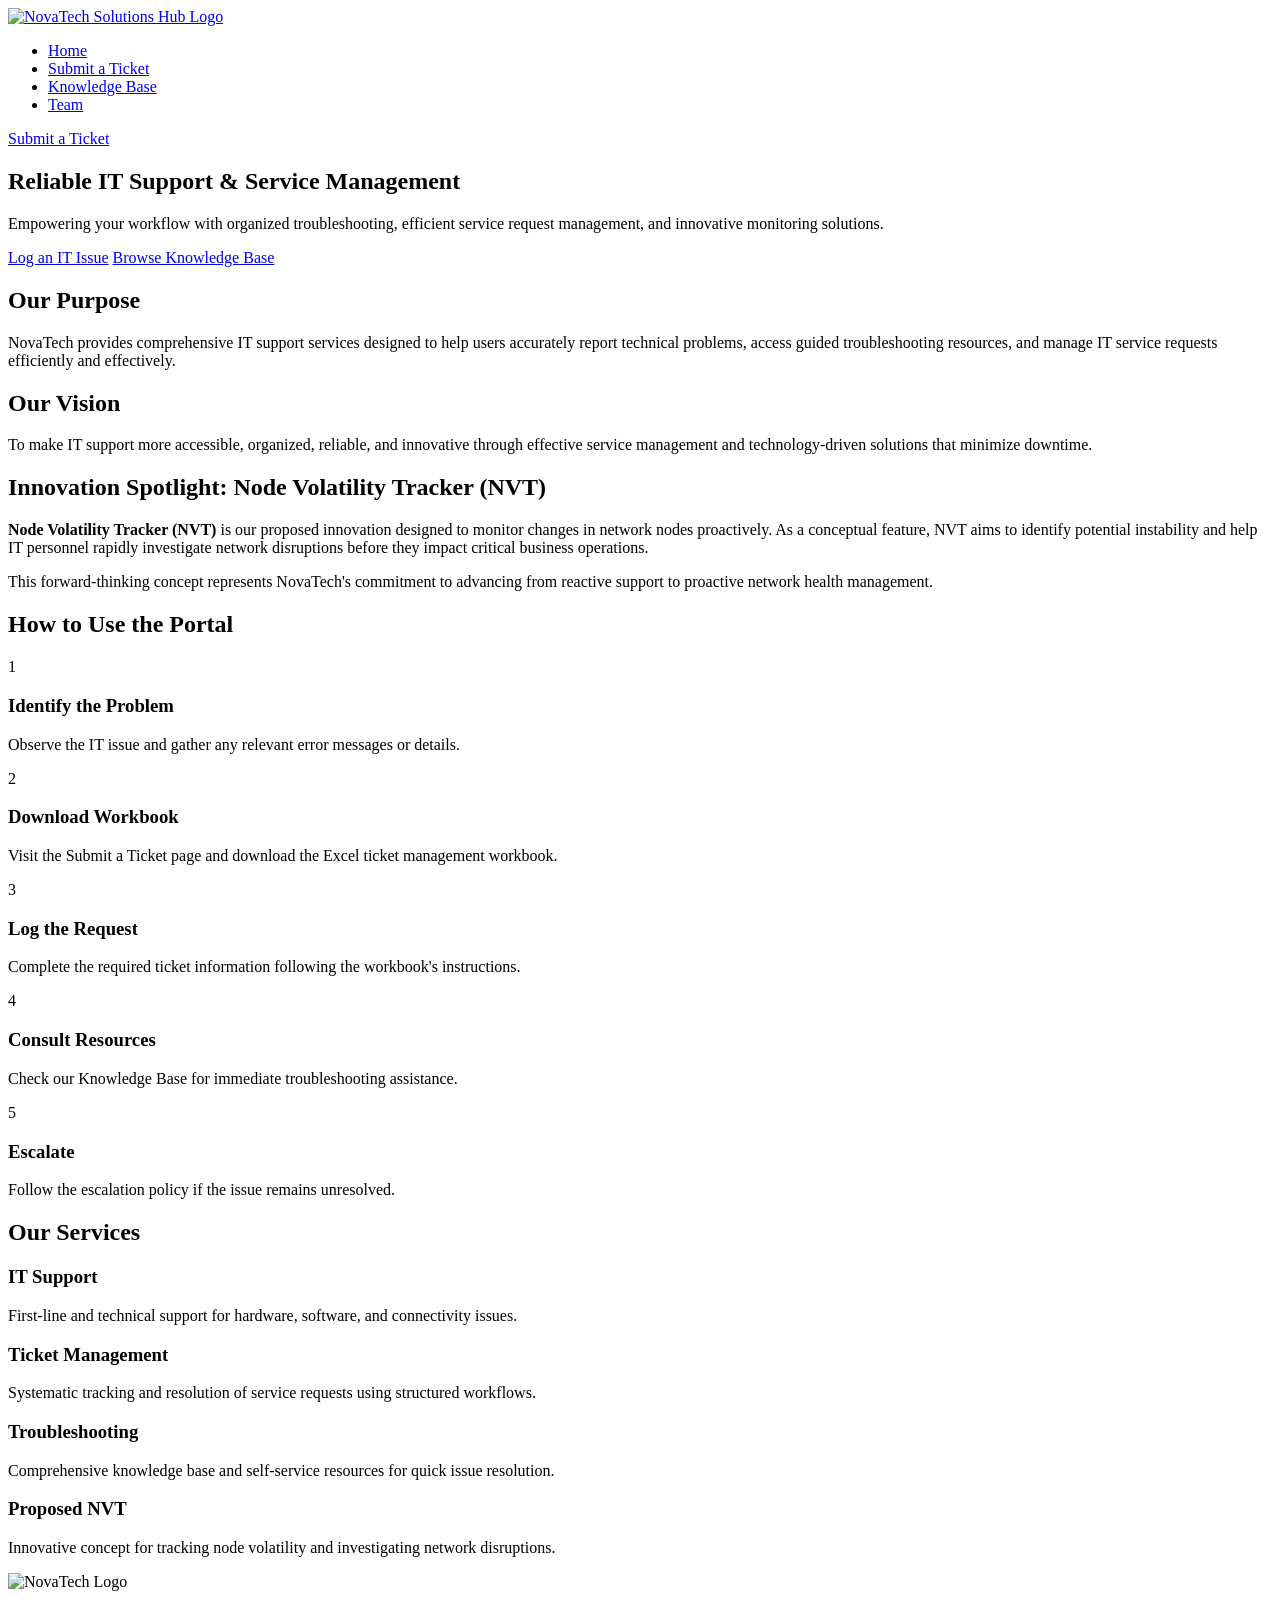
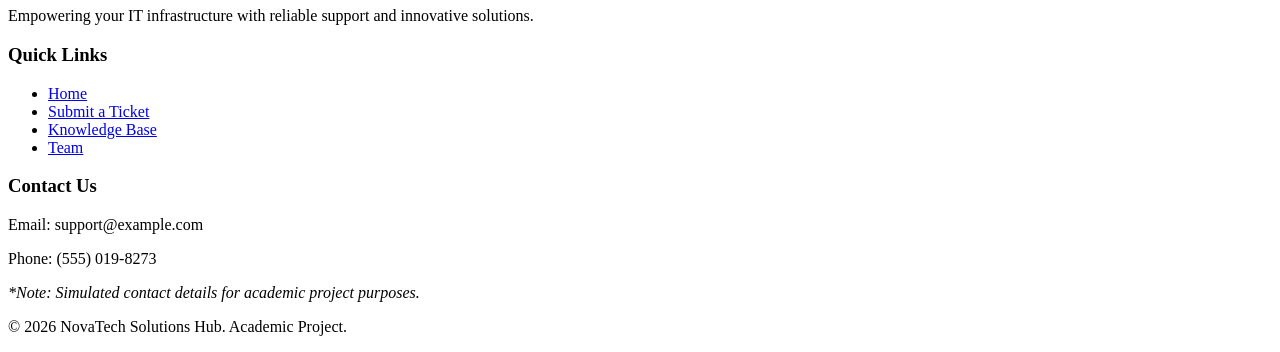
==== index.html @ 7dd94c14 "Create index.html" ====
<!DOCTYPE html>
<html lang="en">
<head>
    <meta charset="UTF-8">
    <meta name="viewport" content="width=device-width, initial-scale=1.0">
    <title>NovaTech Solutions Hub | Home</title>
    <link rel="stylesheet" href="style.css">
</head>
<body>
    <!-- Header & Navigation -->
    <header>
        <div class="container header-container">
            <div class="logo">
                <a href="index.html">
                    <img src="images/novatech-logo.png" alt="NovaTech Solutions Hub Logo">
                </a>
            </div>
            <nav>
                <ul class="nav-links">
                    <li><a href="index.html" class="active">Home</a></li>
                    <li><a href="submit-ticket.html">Submit a Ticket</a></li>
                    <li><a href="knowledge-base.html">Knowledge Base</a></li>
                    <li><a href="team.html">Team</a></li>
                </ul>
            </nav>
            <div class="header-cta">
                <a href="submit-ticket.html" class="btn btn-primary">Submit a Ticket</a>
            </div>
        </div>
    </header>

    <!-- Hero Section -->
    <section class="hero">
        <div class="container hero-content">
            <h1>Reliable IT Support & Service Management</h1>
            <p>Empowering your workflow with organized troubleshooting, efficient service request management, and innovative monitoring solutions.</p>
            <div class="hero-buttons">
                <a href="submit-ticket.html" class="btn btn-primary">Log an IT Issue</a>
                <a href="knowledge-base.html" class="btn btn-secondary">Browse Knowledge Base</a>
            </div>
        </div>
    </section>

    <!-- About Section -->
    <section class="about section-padding">
        <div class="container">
            <div class="about-grid">
                <div class="about-card">
                    <h2>Our Purpose</h2>
                    <p>NovaTech provides comprehensive IT support services designed to help users accurately report technical problems, access guided troubleshooting resources, and manage IT service requests efficiently and effectively.</p>
                </div>
                <div class="about-card">
                    <h2>Our Vision</h2>
                    <p>To make IT support more accessible, organized, reliable, and innovative through effective service management and technology-driven solutions that minimize downtime.</p>
                </div>
            </div>
        </div>
    </section>

    <!-- NVT Innovation Section -->
    <section class="innovation section-padding bg-light">
        <div class="container">
            <div class="text-center section-title">
                <h2>Innovation Spotlight: Node Volatility Tracker (NVT)</h2>
                <div class="divider"></div>
            </div>
            <div class="innovation-content">
                <p><strong>Node Volatility Tracker (NVT)</strong> is our proposed innovation designed to monitor changes in network nodes proactively. As a conceptual feature, NVT aims to identify potential instability and help IT personnel rapidly investigate network disruptions before they impact critical business operations.</p>
                <p>This forward-thinking concept represents NovaTech's commitment to advancing from reactive support to proactive network health management.</p>
            </div>
        </div>
    </section>

    <!-- How to Use the Portal Section -->
    <section class="how-to-use section-padding">
        <div class="container">
            <div class="text-center section-title">
                <h2>How to Use the Portal</h2>
                <div class="divider"></div>
            </div>
            <div class="steps-grid">
                <div class="step-card">
                    <div class="step-number">1</div>
                    <h3>Identify the Problem</h3>
                    <p>Observe the IT issue and gather any relevant error messages or details.</p>
                </div>
                <div class="step-card">
                    <div class="step-number">2</div>
                    <h3>Download Workbook</h3>
                    <p>Visit the Submit a Ticket page and download the Excel ticket management workbook.</p>
                </div>
                <div class="step-card">
                    <div class="step-number">3</div>
                    <h3>Log the Request</h3>
                    <p>Complete the required ticket information following the workbook's instructions.</p>
                </div>
                <div class="step-card">
                    <div class="step-number">4</div>
                    <h3>Consult Resources</h3>
                    <p>Check our Knowledge Base for immediate troubleshooting assistance.</p>
                </div>
                <div class="step-card">
                    <div class="step-number">5</div>
                    <h3>Escalate</h3>
                    <p>Follow the escalation policy if the issue remains unresolved.</p>
                </div>
            </div>
        </div>
    </section>

    <!-- Services Section -->
    <section class="services section-padding bg-light">
        <div class="container">
            <div class="text-center section-title">
                <h2>Our Services</h2>
                <div class="divider"></div>
            </div>
            <div class="services-grid">
                <div class="service-card">
                    <h3>IT Support</h3>
                    <p>First-line and technical support for hardware, software, and connectivity issues.</p>
                </div>
                <div class="service-card">
                    <h3>Ticket Management</h3>
                    <p>Systematic tracking and resolution of service requests using structured workflows.</p>
                </div>
                <div class="service-card">
                    <h3>Troubleshooting</h3>
                    <p>Comprehensive knowledge base and self-service resources for quick issue resolution.</p>
                </div>
                <div class="service-card">
                    <h3>Proposed NVT</h3>
                    <p>Innovative concept for tracking node volatility and investigating network disruptions.</p>
                </div>
            </div>
        </div>
    </section>

    <!-- Footer -->
    <footer>
        <div class="container footer-container">
            <div class="footer-info">
                <img src="images/novatech-logo.png" alt="NovaTech Logo" class="footer-logo">
                <p>Empowering your IT infrastructure with reliable support and innovative solutions.</p>
            </div>
            <div class="footer-links">
                <h3>Quick Links</h3>
                <ul>
                    <li><a href="index.html">Home</a></li>
                    <li><a href="submit-ticket.html">Submit a Ticket</a></li>
                    <li><a href="knowledge-base.html">Knowledge Base</a></li>
                    <li><a href="team.html">Team</a></li>
                </ul>
            </div>
            <div class="footer-contact">
                <h3>Contact Us</h3>
                <p>Email: support@example.com</p>
                <p>Phone: (555) 019-8273</p>
                <p><em>*Note: Simulated contact details for academic project purposes.</em></p>
            </div>
        </div>
        <div class="footer-bottom">
            <p>&copy; 2026 NovaTech Solutions Hub. Academic Project.</p>
        </div>
    </footer>
</body>
  </html>
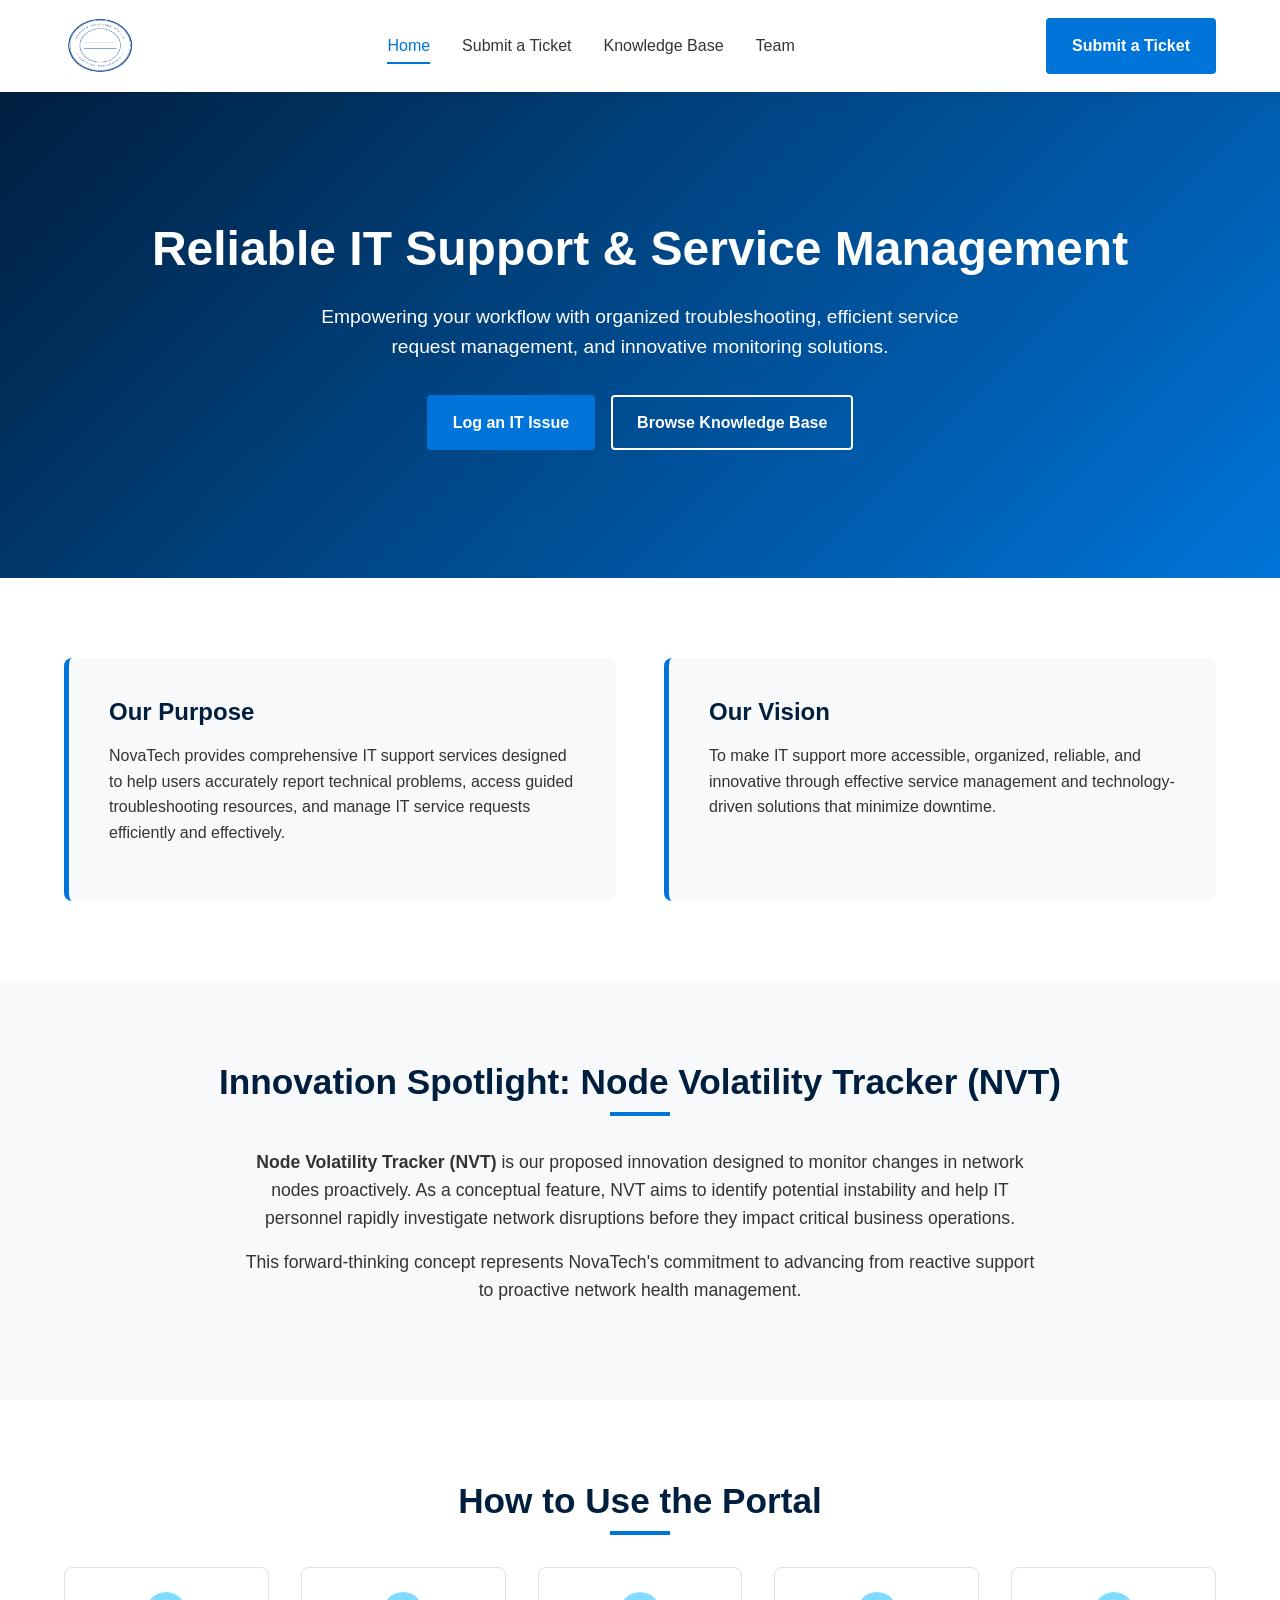
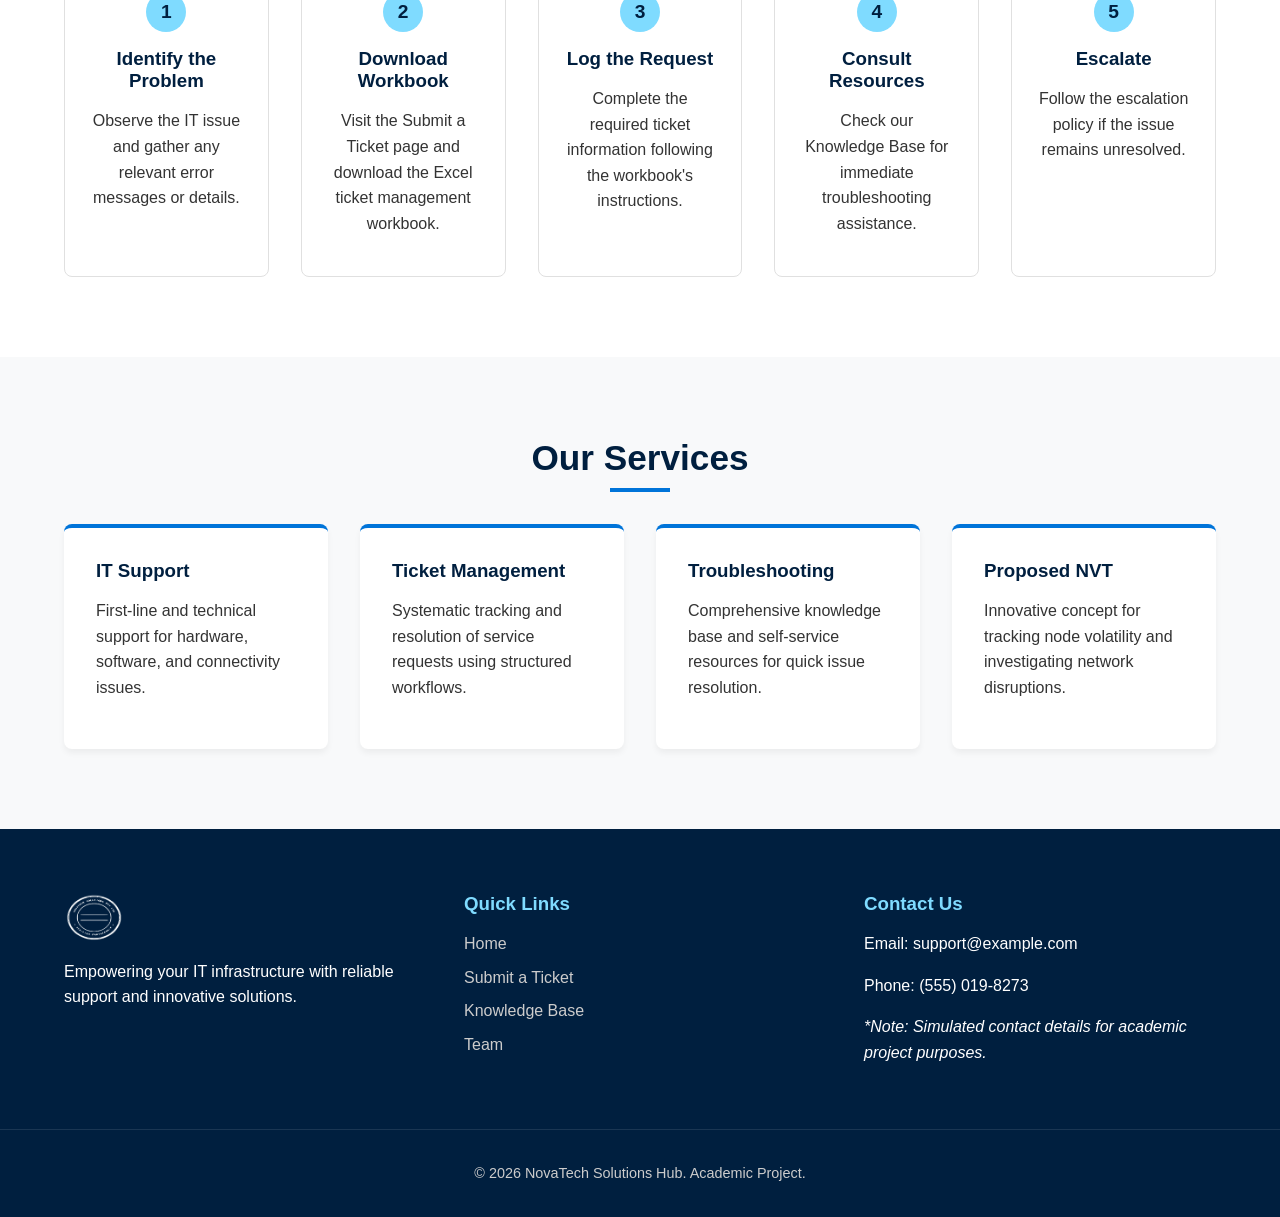
==== commit f9d1cd04: "Update index.html" ====
--- a/index.html
+++ b/index.html
@@ -165,4 +165,5 @@
     </footer>
 </body>
   </html>
-  
+
+
--- a/style.css
+++ b/style.css
@@ -0,0 +1,594 @@
+/*=========================================
+  CSS RESET & VARIABLES
+=========================================*/
+:root {
+    --primary-color: #001f3f; /* Navy */
+    --secondary-color: #0074D9; /* Medium Blue */
+    --accent-color: #7FDBFF; /* Light Blue */
+    --bg-light: #F8F9FA;
+    --bg-white: #FFFFFF;
+    --text-dark: #333333;
+    --text-muted: #666666;
+    --border-color: #E0E0E0;
+    --shadow: 0 4px 6px rgba(0, 0, 0, 0.05);
+    --transition: all 0.3s ease;
+}
+
+* {
+    margin: 0;
+    padding: 0;
+    box-sizing: border-box;
+}
+
+body {
+    font-family: 'Segoe UI', Tahoma, Geneva, Verdana, sans-serif;
+    line-height: 1.6;
+    color: var(--text-dark);
+    background-color: var(--bg-white);
+}
+
+a {
+    text-decoration: none;
+    color: var(--secondary-color);
+    transition: var(--transition);
+}
+
+a:hover {
+    color: var(--primary-color);
+}
+
+img {
+    max-width: 100%;
+    height: auto;
+    display: block;
+}
+
+ul {
+    list-style: none;
+}
+
+.container {
+    width: 90%;
+    max-width: 1200px;
+    margin: 0 auto;
+}
+
+/*=========================================
+  TYPOGRAPHY & UTILITIES
+=========================================*/
+h1, h2, h3, h4 {
+    color: var(--primary-color);
+    margin-bottom: 1rem;
+    line-height: 1.2;
+}
+
+p {
+    margin-bottom: 1rem;
+}
+
+.text-center { text-align: center; }
+.mt-1 { margin-top: 1rem; }
+.mt-2 { margin-top: 2rem; }
+.mt-3 { margin-top: 3rem; }
+.mt-4 { margin-top: 4rem; }
+.mb-2 { margin-bottom: 2rem; }
+.bg-light { background-color: var(--bg-light); }
+.small-text { font-size: 0.85rem; color: var(--text-muted); }
+
+.section-padding {
+    padding: 5rem 0;
+}
+
+.section-title h2 {
+    font-size: 2.2rem;
+    margin-bottom: 0.5rem;
+}
+
+.divider {
+    height: 4px;
+    width: 60px;
+    background-color: var(--secondary-color);
+    margin: 0 auto 2rem auto;
+}
+
+/*=========================================
+  BUTTONS
+=========================================*/
+.btn {
+    display: inline-block;
+    padding: 0.8rem 1.5rem;
+    border-radius: 4px;
+    font-weight: 600;
+    text-align: center;
+    cursor: pointer;
+    border: 2px solid transparent;
+}
+
+.btn-primary {
+    background-color: var(--secondary-color);
+    color: #fff;
+}
+
+.btn-primary:hover {
+    background-color: var(--primary-color);
+    color: #fff;
+}
+
+.btn-secondary {
+    background-color: transparent;
+    color: var(--secondary-color);
+    border-color: var(--secondary-color);
+}
+
+.btn-secondary:hover {
+    background-color: var(--secondary-color);
+    color: #fff;
+}
+
+.btn-large {
+    padding: 1rem 2rem;
+    font-size: 1.1rem;
+}
+
+/*=========================================
+  HEADER & NAVIGATION
+=========================================*/
+header {
+    background-color: var(--bg-white);
+    box-shadow: var(--shadow);
+    position: sticky;
+    top: 0;
+    z-index: 1000;
+}
+
+.header-container {
+    display: flex;
+    justify-content: space-between;
+    align-items: center;
+    padding: 1rem 0;
+    flex-wrap: wrap; /* Allows stacking on mobile */
+}
+
+.logo img {
+    height: 60px; /* Preserve proportion */
+}
+
+nav .nav-links {
+    display: flex;
+    gap: 2rem;
+}
+
+nav .nav-links a {
+    color: var(--text-dark);
+    font-weight: 500;
+    padding: 0.5rem 0;
+}
+
+nav .nav-links a:hover, nav .nav-links a.active {
+    color: var(--secondary-color);
+    border-bottom: 2px solid var(--secondary-color);
+}
+
+/*=========================================
+  HERO & PAGE HEADERS
+=========================================*/
+.hero {
+    background: linear-gradient(135deg, var(--primary-color) 0%, var(--secondary-color) 100%);
+    color: #fff;
+    padding: 8rem 0;
+    text-align: center;
+}
+
+.hero h1 {
+    color: #fff;
+    font-size: 3rem;
+    margin-bottom: 1.5rem;
+}
+
+.hero p {
+    font-size: 1.2rem;
+    max-width: 700px;
+    margin: 0 auto 2rem auto;
+}
+
+.hero-buttons {
+    display: flex;
+    gap: 1rem;
+    justify-content: center;
+}
+
+.hero-buttons .btn-secondary {
+    color: #fff;
+    border-color: #fff;
+}
+
+.hero-buttons .btn-secondary:hover {
+    background-color: #fff;
+    color: var(--primary-color);
+}
+
+.page-header {
+    background-color: var(--primary-color);
+    color: #fff;
+    padding: 4rem 0;
+    text-align: center;
+}
+
+.page-header h1 {
+    color: #fff;
+    margin-bottom: 0.5rem;
+}
+
+/*=========================================
+  HOME PAGE SPECIFICS
+=========================================*/
+.about-grid {
+    display: grid;
+    grid-template-columns: 1fr 1fr;
+    gap: 3rem;
+}
+
+.about-card {
+    background: var(--bg-light);
+    padding: 2.5rem;
+    border-radius: 8px;
+    border-left: 5px solid var(--secondary-color);
+}
+
+.innovation-content {
+    max-width: 800px;
+    margin: 0 auto;
+    font-size: 1.1rem;
+    text-align: center;
+}
+
+.steps-grid {
+    display: grid;
+    grid-template-columns: repeat(auto-fit, minmax(200px, 1fr));
+    gap: 2rem;
+}
+
+.step-card {
+    text-align: center;
+    padding: 1.5rem;
+    border: 1px solid var(--border-color);
+    border-radius: 8px;
+    background: var(--bg-white);
+    transition: var(--transition);
+}
+
+.step-card:hover {
+    transform: translateY(-5px);
+    box-shadow: var(--shadow);
+}
+
+.step-number {
+    background-color: var(--accent-color);
+    color: var(--primary-color);
+    width: 40px;
+    height: 40px;
+    line-height: 40px;
+    border-radius: 50%;
+    font-size: 1.2rem;
+    font-weight: bold;
+    margin: 0 auto 1rem auto;
+}
+
+.services-grid {
+    display: grid;
+    grid-template-columns: repeat(auto-fit, minmax(250px, 1fr));
+    gap: 2rem;
+}
+
+.service-card {
+    background: var(--bg-white);
+    padding: 2rem;
+    border-radius: 8px;
+    box-shadow: var(--shadow);
+    border-top: 4px solid var(--secondary-color);
+}
+
+/*=========================================
+  SUBMIT TICKET SPECIFICS
+=========================================*/
+.card {
+    background: var(--bg-white);
+    padding: 2rem;
+    border-radius: 8px;
+    box-shadow: var(--shadow);
+    border: 1px solid var(--border-color);
+}
+
+.ticket-content-grid {
+    display: grid;
+    grid-template-columns: 1fr 1fr;
+    gap: 2rem;
+}
+
+.styled-list {
+    margin-left: 1.5rem;
+    list-style-type: square;
+}
+
+.styled-list li {
+    margin-bottom: 0.8rem;
+}
+
+.styled-table {
+    width: 100%;
+    border-collapse: collapse;
+    margin-top: 1rem;
+}
+
+.styled-table th, .styled-table td {
+    padding: 1rem;
+    text-align: left;
+    border-bottom: 1px solid var(--border-color);
+}
+
+.styled-table th {
+    background-color: var(--bg-light);
+    color: var(--primary-color);
+}
+
+.badge {
+    padding: 0.3rem 0.6rem;
+    border-radius: 4px;
+    font-size: 0.85rem;
+    font-weight: bold;
+    color: #fff;
+}
+
+.badge-critical { background-color: #dc3545; }
+.badge-high { background-color: #fd7e14; }
+.badge-medium { background-color: #ffc107; color: #212529; }
+.badge-low { background-color: #28a745; }
+
+/*=========================================
+  KNOWLEDGE BASE SPECIFICS
+=========================================*/
+.faq-category {
+    margin-bottom: 2.5rem;
+}
+
+.faq-category h3 {
+    border-bottom: 2px solid var(--border-color);
+    padding-bottom: 0.5rem;
+    margin-bottom: 1rem;
+    color: var(--secondary-color);
+}
+
+.faq-item {
+    background: var(--bg-light);
+    border-radius: 4px;
+    margin-bottom: 1rem;
+    border: 1px solid var(--border-color);
+}
+
+.faq-item summary {
+    padding: 1rem 1.5rem;
+    font-weight: 600;
+    cursor: pointer;
+    list-style: none; /* Hide default arrow in modern browsers */
+    position: relative;
+}
+
+.faq-item summary::-webkit-details-marker {
+    display: none; /* Hide default arrow in Safari */
+}
+
+.faq-item summary::after {
+    content: '+';
+    position: absolute;
+    right: 1.5rem;
+    top: 50%;
+    transform: translateY(-50%);
+    font-size: 1.2rem;
+    color: var(--secondary-color);
+}
+
+.faq-item[open] summary::after {
+    content: '-';
+}
+
+.faq-content {
+    padding: 1rem 1.5rem;
+    border-top: 1px solid var(--border-color);
+    background: var(--bg-white);
+}
+
+.escalation-levels {
+    display: grid;
+    grid-template-columns: repeat(auto-fit, minmax(250px, 1fr));
+    gap: 1.5rem;
+}
+
+.level-card {
+    background: var(--bg-white);
+    padding: 1.5rem;
+    border-radius: 8px;
+    border-left: 4px solid var(--primary-color);
+    box-shadow: var(--shadow);
+}
+
+.flow-diagram {
+    display: flex;
+    align-items: center;
+    justify-content: space-between;
+    flex-wrap: wrap;
+    gap: 1rem;
+    background: var(--bg-white);
+    padding: 2rem;
+    border-radius: 8px;
+    border: 1px solid var(--border-color);
+}
+
+.flow-box {
+    background-color: var(--secondary-color);
+    color: #fff;
+    padding: 1rem;
+    border-radius: 4px;
+    font-weight: 600;
+    text-align: center;
+    flex: 1;
+    min-width: 150px;
+}
+
+.flow-arrow {
+    font-size: 1.5rem;
+    color: var(--text-muted);
+}
+
+/*=========================================
+  TEAM SPECIFICS
+=========================================*/
+.team-grid {
+    display: grid;
+    grid-template-columns: repeat(4, 1fr);
+    gap: 2rem;
+}
+
+.team-card {
+    background: var(--bg-white);
+    border: 1px solid var(--border-color);
+    border-radius: 8px;
+    padding: 2rem;
+    text-align: center;
+    box-shadow: var(--shadow);
+    transition: var(--transition);
+}
+
+.team-card:hover {
+    transform: translateY(-5px);
+    box-shadow: 0 8px 15px rgba(0, 0, 0, 0.1);
+}
+
+.member-initials {
+    width: 80px;
+    height: 80px;
+    background-color: var(--accent-color);
+    color: var(--primary-color);
+    font-size: 1.8rem;
+    font-weight: bold;
+    display: flex;
+    align-items: center;
+    justify-content: center;
+    border-radius: 50%;
+    margin: 0 auto 1.5rem auto;
+}
+
+.member-role {
+    color: var(--secondary-color);
+    font-size: 1rem;
+    margin-bottom: 1rem;
+}
+
+.member-desc {
+    font-size: 0.95rem;
+    margin-bottom: 1.5rem;
+}
+
+.member-contact {
+    border-top: 1px solid var(--border-color);
+    padding-top: 1rem;
+    font-size: 0.85rem;
+}
+
+/*=========================================
+  FOOTER
+=========================================*/
+footer {
+    background-color: var(--primary-color);
+    color: #fff;
+    padding: 4rem 0 1rem 0;
+}
+
+.footer-container {
+    display: grid;
+    grid-template-columns: repeat(auto-fit, minmax(250px, 1fr));
+    gap: 3rem;
+    margin-bottom: 3rem;
+}
+
+.footer-logo {
+    height: 50px;
+    margin-bottom: 1rem;
+    filter: brightness(0) invert(1); /* Makes the logo white for dark bg if needed */
+}
+
+footer h3 {
+    color: var(--accent-color);
+    margin-bottom: 1rem;
+}
+
+footer a {
+    color: #ccc;
+}
+
+footer a:hover {
+    color: var(--accent-color);
+}
+
+.footer-links ul li {
+    margin-bottom: 0.5rem;
+}
+
+.footer-bottom {
+    text-align: center;
+    padding-top: 2rem;
+    border-top: 1px solid rgba(255, 255, 255, 0.1);
+    font-size: 0.9rem;
+    color: #ccc;
+}
+
+/*=========================================
+  RESPONSIVE DESIGN (MEDIA QUERIES)
+=========================================*/
+@media (max-width: 992px) {
+    .team-grid {
+        grid-template-columns: repeat(2, 1fr);
+    }
+    .ticket-content-grid {
+        grid-template-columns: 1fr;
+    }
+    .hero h1 {
+        font-size: 2.5rem;
+    }
+}
+
+@media (max-width: 768px) {
+    .header-container {
+        flex-direction: column;
+        gap: 1rem;
+        text-align: center;
+    }
+    nav .nav-links {
+        flex-wrap: wrap;
+        justify-content: center;
+        gap: 1rem;
+    }
+    .about-grid {
+        grid-template-columns: 1fr;
+    }
+    .hero-buttons {
+        flex-direction: column;
+    }
+    .flow-diagram {
+        flex-direction: column;
+    }
+    .flow-arrow {
+        transform: rotate(90deg);
+    }
+}
+
+@media (max-width: 576px) {
+    .team-grid {
+        grid-template-columns: 1fr;
+    }
+    .section-padding {
+        padding: 3rem 0;
+    }
+    .hero {
+        padding: 4rem 0;
+    }
+}
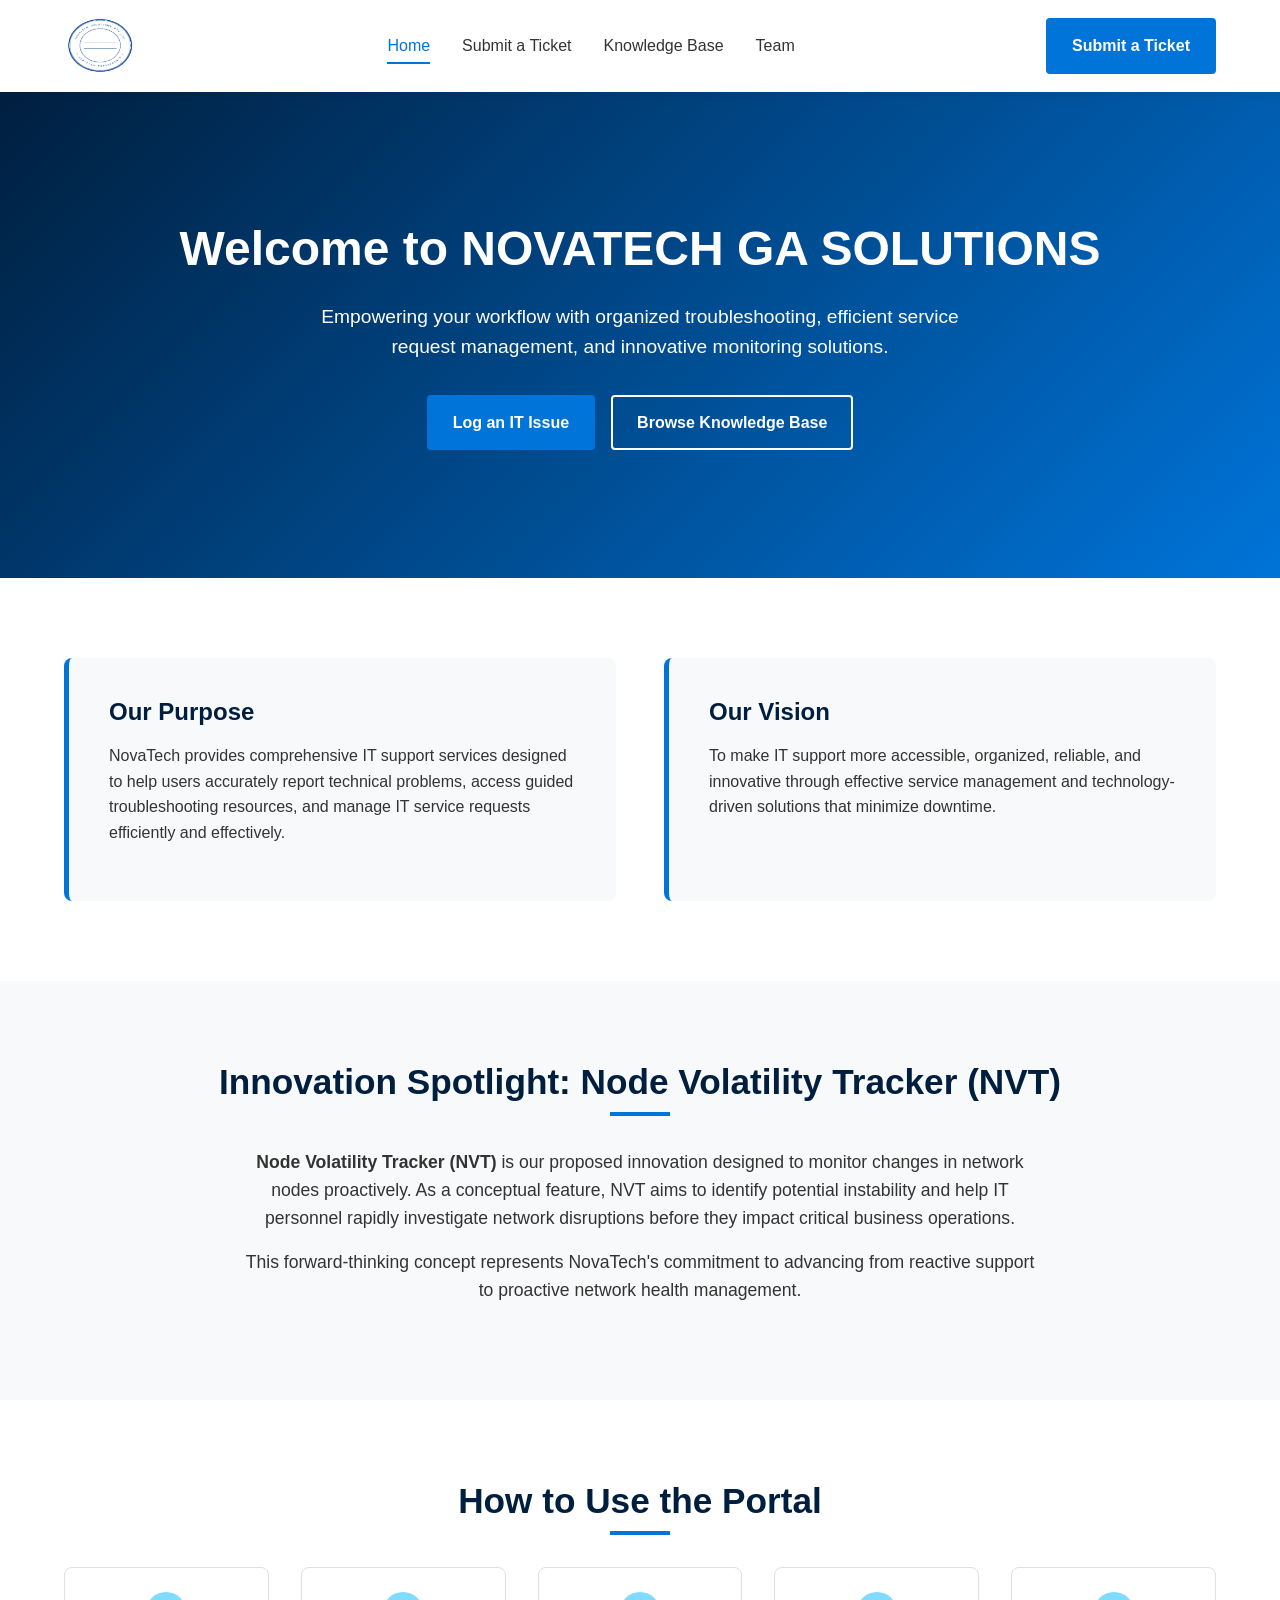
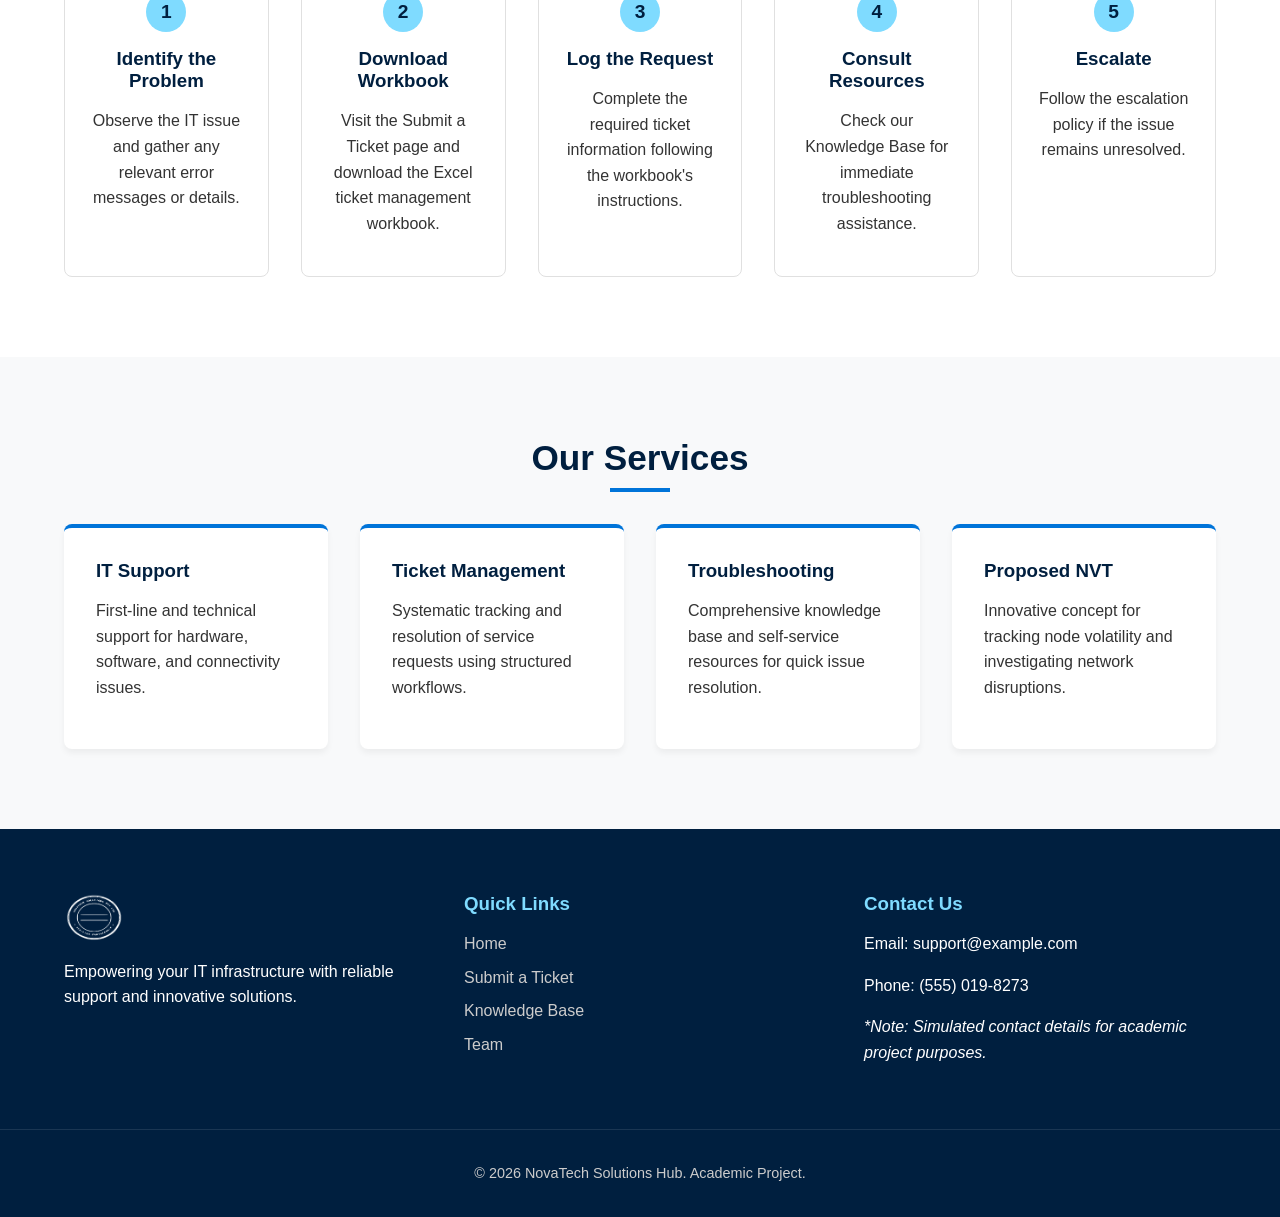
==== commit 3016a8a4: "Update index.html" ====
--- a/index.html
+++ b/index.html
@@ -3,7 +3,7 @@
 <head>
     <meta charset="UTF-8">
     <meta name="viewport" content="width=device-width, initial-scale=1.0">
-    <title>NovaTech Solutions Hub | Home</title>
+    <title>NOVATECH GA SOLUTIONS | Home</title>
     <link rel="stylesheet" href="style.css">
 </head>
 <body>
@@ -32,7 +32,7 @@
     <!-- Hero Section -->
     <section class="hero">
         <div class="container hero-content">
-            <h1>Reliable IT Support & Service Management</h1>
+            <h1>Welcome to NOVATECH GA SOLUTIONS</h1>
             <p>Empowering your workflow with organized troubleshooting, efficient service request management, and innovative monitoring solutions.</p>
             <div class="hero-buttons">
                 <a href="submit-ticket.html" class="btn btn-primary">Log an IT Issue</a>
@@ -165,5 +165,3 @@
     </footer>
 </body>
   </html>
-
-
--- a/style.css
+++ b/style.css
@@ -592,3 +592,219 @@
         padding: 4rem 0;
     }
 }
+/*=========================================
+  TICKET PAGE LAYOUT & FORM (NEW)
+=========================================*/
+.ticket-split-layout {
+    display: flex;
+    flex-wrap: wrap;
+    gap: 3rem;
+    align-items: flex-start;
+}
+
+.ticket-form-column {
+    flex: 1 1 500px; /* Allows form to stretch comfortably */
+}
+
+.ticket-info-column {
+    flex: 1 1 350px; /* Keeps the right side tight and structured */
+    display: flex;
+    flex-direction: column;
+    gap: 2rem;
+}
+
+.ticket-form-card {
+    background: var(--bg-white);
+    border: 1px solid var(--border-color);
+    border-radius: 8px;
+    padding: 2.5rem;
+    box-shadow: var(--shadow);
+}
+
+.card-subtitle {
+    color: var(--secondary-color);
+    font-size: 0.8rem;
+    font-weight: 700;
+    text-transform: uppercase;
+    letter-spacing: 1px;
+    display: flex;
+    align-items: center;
+    gap: 0.5rem;
+    margin-bottom: 0.5rem;
+}
+
+.blue-line {
+    display: inline-block;
+    width: 25px;
+    height: 2px;
+    background-color: var(--secondary-color);
+}
+
+.ticket-form-card h2 {
+    color: var(--primary-color);
+    font-size: 1.8rem;
+    margin-bottom: 2rem;
+}
+
+.form-row {
+    display: flex;
+    gap: 1.5rem;
+    flex-wrap: wrap;
+}
+
+.form-group {
+    flex: 1 1 200px;
+    display: flex;
+    flex-direction: column;
+    margin-bottom: 1.5rem;
+}
+
+.form-group label {
+    font-size: 0.9rem;
+    color: var(--text-dark);
+    margin-bottom: 0.5rem;
+}
+
+.form-group input,
+.form-group select,
+.form-group textarea {
+    padding: 0.75rem 1rem;
+    border: 1px solid #ccc;
+    border-radius: 4px;
+    font-family: inherit;
+    font-size: 0.95rem;
+    background-color: #fff;
+    color: #333;
+    transition: var(--transition);
+}
+
+.form-group input:focus,
+.form-group select:focus,
+.form-group textarea:focus {
+    outline: none;
+    border-color: var(--secondary-color);
+}
+
+/* Grays out the date/time box to show it is auto-generated */
+.form-group input[readonly] {
+    background-color: #f9f9f9;
+    color: #666;
+    cursor: not-allowed;
+}
+
+.form-note {
+    font-size: 0.85rem;
+    color: #666;
+    display: flex;
+    align-items: center;
+    gap: 0.5rem;
+    margin-bottom: 1.5rem;
+}
+
+.icon-clock {
+    font-size: 1.1rem;
+}
+
+.btn-submit-ticket {
+    display: inline-flex;
+    align-items: center;
+    gap: 0.5rem;
+    width: 100%;
+    justify-content: center;
+    font-size: 1.1rem;
+}
+
+@media (max-width: 768px) {
+    .ticket-split-layout {
+        flex-direction: column;
+    }
+    .form-row {
+        flex-direction: column;
+        gap: 0;
+    }
+}
+/*=========================================
+  DISASTER RECOVERY SECTION (KNOWLEDGE BASE)
+=========================================*/
+.kb-section {
+    background: var(--bg-white);
+    border: 1px solid var(--border-color);
+    border-radius: 8px;
+    padding: 2.5rem;
+    box-shadow: var(--shadow);
+    margin-bottom: 2rem;
+}
+
+.kb-section h2 {
+    color: var(--primary-color);
+    margin-bottom: 1.5rem;
+}
+
+.drp-grid {
+    display: grid;
+    grid-template-columns: repeat(auto-fit, minmax(300px, 1fr));
+    gap: 1.5rem;
+    margin-top: 1.5rem;
+}
+
+.drp-item {
+    background: #f8f9fa;
+    border-left: 4px solid var(--secondary-color);
+    padding: 1.5rem;
+    border-radius: 4px;
+}
+
+.drp-item h3 {
+    font-size: 1.1rem;
+    color: var(--text-dark);
+    margin-bottom: 0.75rem;
+}
+
+.drp-item ul {
+    list-style-type: disc;
+    padding-left: 1.25rem;
+    margin: 0;
+}
+
+.drp-item li {
+    font-size: 0.9rem;
+    margin-bottom: 0.5rem;
+    color: #444;
+}
+
+.drp-item li strong {
+    color: var(--primary-color);
+}
+/*=========================================
+  POLICY LIST STYLING
+=========================================*/
+.policy-list {
+    list-style-type: none;
+    padding-left: 0;
+    margin-top: 1rem;
+}
+
+.policy-list li {
+    position: relative;
+    padding-left: 1.5rem;
+    margin-bottom: 1rem;
+    font-size: 0.95rem;
+    line-height: 1.6;
+    color: #444;
+}
+
+.policy-list li::before {
+    content: "■";
+    color: var(--secondary-color);
+    position: absolute;
+    left: 0;
+    font-size: 0.8rem;
+    top: 2px;
+}
+
+.policy-list li strong {
+    color: var(--text-dark);
+}
+
+
+
